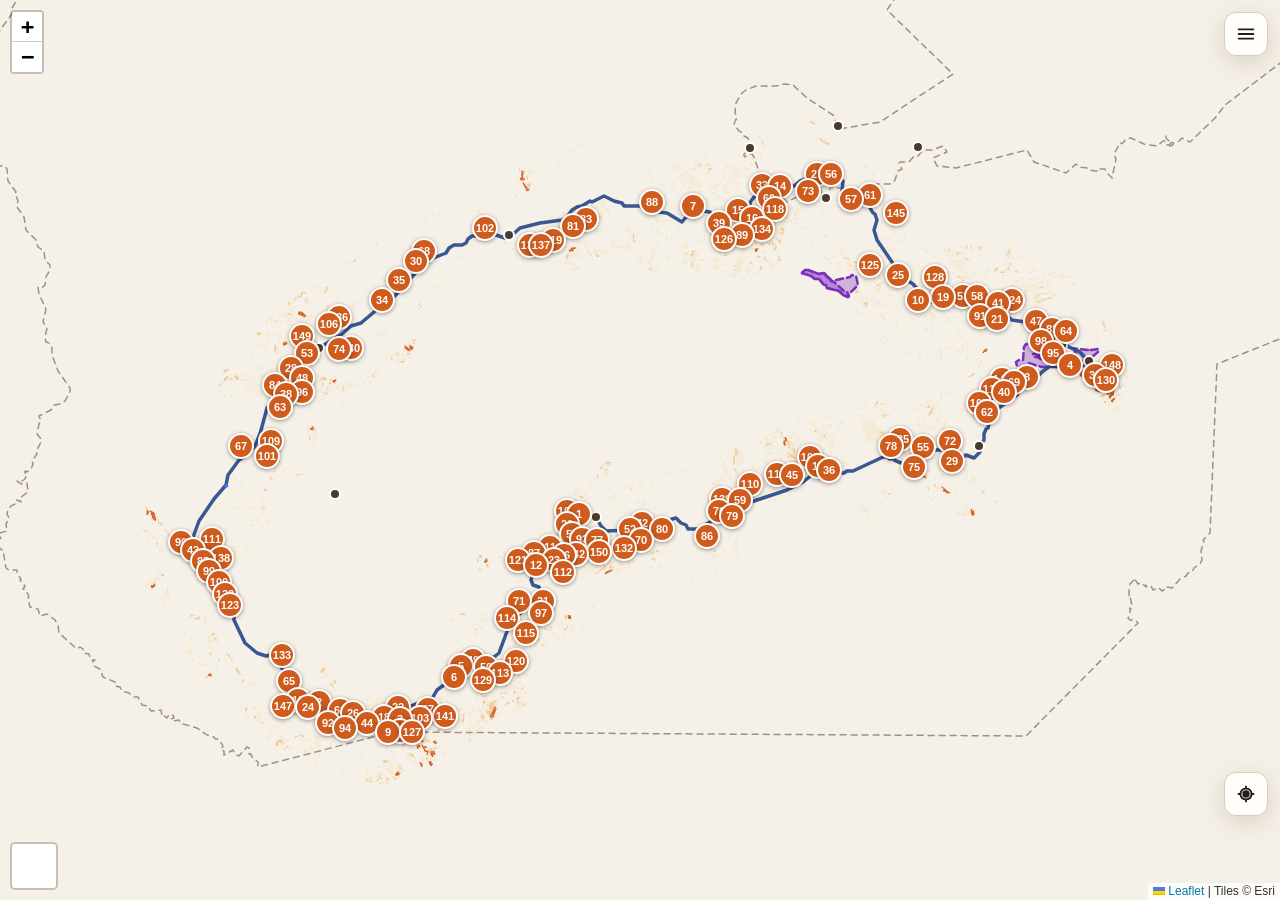
==== morgonsol.html @ 68657cfa "Morgonsol: tent-ground map for the Vålådalen loop New page (morgonsol.html) that scores a 2 km corri" ====
<!DOCTYPE html>
<html lang="sv">
<head>
  <meta charset="utf-8" />
  <meta name="viewport" content="width=device-width, initial-scale=1, maximum-scale=1, viewport-fit=cover" />
  <title>Morgonsol</title>
  <meta name="description" content="Tältmarkskarta för Vålådalen — torr, plan mark och var det är förbjudet att övernatta." />
  <meta name="robots" content="noindex, nofollow, noarchive, nosnippet, noimageindex" />
  <meta name="googlebot" content="noindex, nofollow" />
  <meta name="robots" content="noai, noimageai" />
  <meta name="theme-color" content="#c4611a" media="(prefers-color-scheme: light)" />
  <meta name="theme-color" content="#14110d" media="(prefers-color-scheme: dark)" />
  <link rel="apple-touch-icon" href="icons/icon.svg" />
  <meta name="apple-mobile-web-app-capable" content="yes" />
  <meta name="apple-mobile-web-app-title" content="Morgonsol" />
  <link rel="stylesheet" href="vendor/leaflet.css" />
  <link rel="stylesheet" href="morgonsol.css" />
</head>
<body>
  <div id="map" aria-label="Karta"></div>

  <button class="ctl menu-btn" id="menuBtn" aria-label="Öppna meny" aria-expanded="false">
    <svg viewBox="0 0 24 24" width="22" height="22" aria-hidden="true"><path fill="none" stroke="currentColor" stroke-width="2" stroke-linecap="round" d="M4 7h16M4 12h16M4 17h16"/></svg>
  </button>

  <button class="ctl locate" id="btnLocate" aria-label="Visa min plats" title="Min plats">
    <svg viewBox="0 0 24 24" width="22" height="22" aria-hidden="true"><path fill="currentColor" d="M12 8a4 4 0 100 8 4 4 0 000-8zm9 3h-2.06A7 7 0 0013 5.06V3h-2v2.06A7 7 0 005.06 11H3v2h2.06A7 7 0 0011 18.94V21h2v-2.06A7 7 0 0018.94 13H21v-2zm-9 6a5 5 0 110-10 5 5 0 010 10z"/></svg>
  </button>

  <section class="panel" id="panel" hidden>
    <header class="panel-head">
      <h1>Morgonsol</h1>
      <span class="sub" id="routeSub"></span>
      <button class="panel-close" id="panelClose" aria-label="Stäng">✕</button>
    </header>

    <div class="tabs" role="tablist">
      <button class="tab" id="tabMap" role="tab" aria-selected="true">Lager</button>
      <button class="tab" id="tabSites" role="tab" aria-selected="false">Platser</button>
      <button class="tab" id="tabAbout" role="tab" aria-selected="false">Om</button>
    </div>

    <div class="panel-body" id="paneMap">
      <ul class="legend" id="legend"></ul>
      <div class="filters">
        <div>
          <label for="fOff">Max avstånd från leden: <b id="fOffVal">800</b> m</label>
          <input type="range" id="fOff" min="100" max="2000" step="100" value="800" />
        </div>
      </div>
      <p class="note" id="mapNote"></p>
    </div>

    <div class="panel-body" id="paneSites" hidden>
      <p class="note" style="border:0;padding-top:0;margin-top:0">
        Sorterade efter var de ligger längs leden, så du kan planera nätterna.
      </p>
      <ul class="sites" id="siteList"></ul>
    </div>

    <div class="panel-body" id="paneAbout" hidden>
      <div id="aboutBody"></div>
    </div>
  </section>

  <script src="vendor/leaflet.js"></script>
  <script src="morgonsol.js"></script>
</body>
</html>
---- vendor/leaflet.css ----
/* required styles */

.leaflet-pane,
.leaflet-tile,
.leaflet-marker-icon,
.leaflet-marker-shadow,
.leaflet-tile-container,
.leaflet-pane > svg,
.leaflet-pane > canvas,
.leaflet-zoom-box,
.leaflet-image-layer,
.leaflet-layer {
	position: absolute;
	left: 0;
	top: 0;
	}
.leaflet-container {
	overflow: hidden;
	}
.leaflet-tile,
.leaflet-marker-icon,
.leaflet-marker-shadow {
	-webkit-user-select: none;
	   -moz-user-select: none;
	        user-select: none;
	  -webkit-user-drag: none;
	}
/* Prevents IE11 from highlighting tiles in blue */
.leaflet-tile::selection {
	background: transparent;
}
/* Safari renders non-retina tile on retina better with this, but Chrome is worse */
.leaflet-safari .leaflet-tile {
	image-rendering: -webkit-optimize-contrast;
	}
/* hack that prevents hw layers "stretching" when loading new tiles */
.leaflet-safari .leaflet-tile-container {
	width: 1600px;
	height: 1600px;
	-webkit-transform-origin: 0 0;
	}
.leaflet-marker-icon,
.leaflet-marker-shadow {
	display: block;
	}
/* .leaflet-container svg: reset svg max-width decleration shipped in Joomla! (joomla.org) 3.x */
/* .leaflet-container img: map is broken in FF if you have max-width: 100% on tiles */
.leaflet-container .leaflet-overlay-pane svg {
	max-width: none !important;
	max-height: none !important;
	}
.leaflet-container .leaflet-marker-pane img,
.leaflet-container .leaflet-shadow-pane img,
.leaflet-container .leaflet-tile-pane img,
.leaflet-container img.leaflet-image-layer,
.leaflet-container .leaflet-tile {
	max-width: none !important;
	max-height: none !important;
	width: auto;
	padding: 0;
	}

.leaflet-container img.leaflet-tile {
	/* See: https://bugs.chromium.org/p/chromium/issues/detail?id=600120 */
	mix-blend-mode: plus-lighter;
}

.leaflet-container.leaflet-touch-zoom {
	-ms-touch-action: pan-x pan-y;
	touch-action: pan-x pan-y;
	}
.leaflet-container.leaflet-touch-drag {
	-ms-touch-action: pinch-zoom;
	/* Fallback for FF which doesn't support pinch-zoom */
	touch-action: none;
	touch-action: pinch-zoom;
}
.leaflet-container.leaflet-touch-drag.leaflet-touch-zoom {
	-ms-touch-action: none;
	touch-action: none;
}
.leaflet-container {
	-webkit-tap-highlight-color: transparent;
}
.leaflet-container a {
	-webkit-tap-highlight-color: rgba(51, 181, 229, 0.4);
}
.leaflet-tile {
	filter: inherit;
	visibility: hidden;
	}
.leaflet-tile-loaded {
	visibility: inherit;
	}
.leaflet-zoom-box {
	width: 0;
	height: 0;
	-moz-box-sizing: border-box;
	     box-sizing: border-box;
	z-index: 800;
	}
/* workaround for https://bugzilla.mozilla.org/show_bug.cgi?id=888319 */
.leaflet-overlay-pane svg {
	-moz-user-select: none;
	}

.leaflet-pane         { z-index: 400; }

.leaflet-tile-pane    { z-index: 200; }
.leaflet-overlay-pane { z-index: 400; }
.leaflet-shadow-pane  { z-index: 500; }
.leaflet-marker-pane  { z-index: 600; }
.leaflet-tooltip-pane   { z-index: 650; }
.leaflet-popup-pane   { z-index: 700; }

.leaflet-map-pane canvas { z-index: 100; }
.leaflet-map-pane svg    { z-index: 200; }

.leaflet-vml-shape {
	width: 1px;
	height: 1px;
	}
.lvml {
	behavior: url(#default#VML);
	display: inline-block;
	position: absolute;
	}


/* control positioning */

.leaflet-control {
	position: relative;
	z-index: 800;
	pointer-events: visiblePainted; /* IE 9-10 doesn't have auto */
	pointer-events: auto;
	}
.leaflet-top,
.leaflet-bottom {
	position: absolute;
	z-index: 1000;
	pointer-events: none;
	}
.leaflet-top {
	top: 0;
	}
.leaflet-right {
	right: 0;
	}
.leaflet-bottom {
	bottom: 0;
	}
.leaflet-left {
	left: 0;
	}
.leaflet-control {
	float: left;
	clear: both;
	}
.leaflet-right .leaflet-control {
	float: right;
	}
.leaflet-top .leaflet-control {
	margin-top: 10px;
	}
.leaflet-bottom .leaflet-control {
	margin-bottom: 10px;
	}
.leaflet-left .leaflet-control {
	margin-left: 10px;
	}
.leaflet-right .leaflet-control {
	margin-right: 10px;
	}


/* zoom and fade animations */

.leaflet-fade-anim .leaflet-popup {
	opacity: 0;
	-webkit-transition: opacity 0.2s linear;
	   -moz-transition: opacity 0.2s linear;
	        transition: opacity 0.2s linear;
	}
.leaflet-fade-anim .leaflet-map-pane .leaflet-popup {
	opacity: 1;
	}
.leaflet-zoom-animated {
	-webkit-transform-origin: 0 0;
	    -ms-transform-origin: 0 0;
	        transform-origin: 0 0;
	}
svg.leaflet-zoom-animated {
	will-change: transform;
}

.leaflet-zoom-anim .leaflet-zoom-animated {
	-webkit-transition: -webkit-transform 0.25s cubic-bezier(0,0,0.25,1);
	   -moz-transition:    -moz-transform 0.25s cubic-bezier(0,0,0.25,1);
	        transition:         transform 0.25s cubic-bezier(0,0,0.25,1);
	}
.leaflet-zoom-anim .leaflet-tile,
.leaflet-pan-anim .leaflet-tile {
	-webkit-transition: none;
	   -moz-transition: none;
	        transition: none;
	}

.leaflet-zoom-anim .leaflet-zoom-hide {
	visibility: hidden;
	}


/* cursors */

.leaflet-interactive {
	cursor: pointer;
	}
.leaflet-grab {
	cursor: -webkit-grab;
	cursor:    -moz-grab;
	cursor:         grab;
	}
.leaflet-crosshair,
.leaflet-crosshair .leaflet-interactive {
	cursor: crosshair;
	}
.leaflet-popup-pane,
.leaflet-control {
	cursor: auto;
	}
.leaflet-dragging .leaflet-grab,
.leaflet-dragging .leaflet-grab .leaflet-interactive,
.leaflet-dragging .leaflet-marker-draggable {
	cursor: move;
	cursor: -webkit-grabbing;
	cursor:    -moz-grabbing;
	cursor:         grabbing;
	}

/* marker & overlays interactivity */
.leaflet-marker-icon,
.leaflet-marker-shadow,
.leaflet-image-layer,
.leaflet-pane > svg path,
.leaflet-tile-container {
	pointer-events: none;
	}

.leaflet-marker-icon.leaflet-interactive,
.leaflet-image-layer.leaflet-interactive,
.leaflet-pane > svg path.leaflet-interactive,
svg.leaflet-image-layer.leaflet-interactive path {
	pointer-events: visiblePainted; /* IE 9-10 doesn't have auto */
	pointer-events: auto;
	}

/* visual tweaks */

.leaflet-container {
	background: #ddd;
	outline-offset: 1px;
	}
.leaflet-container a {
	color: #0078A8;
	}
.leaflet-zoom-box {
	border: 2px dotted #38f;
	background: rgba(255,255,255,0.5);
	}


/* general typography */
.leaflet-container {
	font-family: "Helvetica Neue", Arial, Helvetica, sans-serif;
	font-size: 12px;
	font-size: 0.75rem;
	line-height: 1.5;
	}


/* general toolbar styles */

.leaflet-bar {
	box-shadow: 0 1px 5px rgba(0,0,0,0.65);
	border-radius: 4px;
	}
.leaflet-bar a {
	background-color: #fff;
	border-bottom: 1px solid #ccc;
	width: 26px;
	height: 26px;
	line-height: 26px;
	display: block;
	text-align: center;
	text-decoration: none;
	color: black;
	}
.leaflet-bar a,
.leaflet-control-layers-toggle {
	background-position: 50% 50%;
	background-repeat: no-repeat;
	display: block;
	}
.leaflet-bar a:hover,
.leaflet-bar a:focus {
	background-color: #f4f4f4;
	}
.leaflet-bar a:first-child {
	border-top-left-radius: 4px;
	border-top-right-radius: 4px;
	}
.leaflet-bar a:last-child {
	border-bottom-left-radius: 4px;
	border-bottom-right-radius: 4px;
	border-bottom: none;
	}
.leaflet-bar a.leaflet-disabled {
	cursor: default;
	background-color: #f4f4f4;
	color: #bbb;
	}

.leaflet-touch .leaflet-bar a {
	width: 30px;
	height: 30px;
	line-height: 30px;
	}
.leaflet-touch .leaflet-bar a:first-child {
	border-top-left-radius: 2px;
	border-top-right-radius: 2px;
	}
.leaflet-touch .leaflet-bar a:last-child {
	border-bottom-left-radius: 2px;
	border-bottom-right-radius: 2px;
	}

/* zoom control */

.leaflet-control-zoom-in,
.leaflet-control-zoom-out {
	font: bold 18px 'Lucida Console', Monaco, monospace;
	text-indent: 1px;
	}

.leaflet-touch .leaflet-control-zoom-in, .leaflet-touch .leaflet-control-zoom-out  {
	font-size: 22px;
	}


/* layers control */

.leaflet-control-layers {
	box-shadow: 0 1px 5px rgba(0,0,0,0.4);
	background: #fff;
	border-radius: 5px;
	}
.leaflet-control-layers-toggle {
	background-image: url(images/layers.png);
	width: 36px;
	height: 36px;
	}
.leaflet-retina .leaflet-control-layers-toggle {
	background-image: url(images/layers-2x.png);
	background-size: 26px 26px;
	}
.leaflet-touch .leaflet-control-layers-toggle {
	width: 44px;
	height: 44px;
	}
.leaflet-control-layers .leaflet-control-layers-list,
.leaflet-control-layers-expanded .leaflet-control-layers-toggle {
	display: none;
	}
.leaflet-control-layers-expanded .leaflet-control-layers-list {
	display: block;
	position: relative;
	}
.leaflet-control-layers-expanded {
	padding: 6px 10px 6px 6px;
	color: #333;
	background: #fff;
	}
.leaflet-control-layers-scrollbar {
	overflow-y: scroll;
	overflow-x: hidden;
	padding-right: 5px;
	}
.leaflet-control-layers-selector {
	margin-top: 2px;
	position: relative;
	top: 1px;
	}
.leaflet-control-layers label {
	display: block;
	font-size: 13px;
	font-size: 1.08333em;
	}
.leaflet-control-layers-separator {
	height: 0;
	border-top: 1px solid #ddd;
	margin: 5px -10px 5px -6px;
	}

/* Default icon URLs */
.leaflet-default-icon-path { /* used only in path-guessing heuristic, see L.Icon.Default */
	background-image: url(images/marker-icon.png);
	}


/* attribution and scale controls */

.leaflet-container .leaflet-control-attribution {
	background: #fff;
	background: rgba(255, 255, 255, 0.8);
	margin: 0;
	}
.leaflet-control-attribution,
.leaflet-control-scale-line {
	padding: 0 5px;
	color: #333;
	line-height: 1.4;
	}
.leaflet-control-attribution a {
	text-decoration: none;
	}
.leaflet-control-attribution a:hover,
.leaflet-control-attribution a:focus {
	text-decoration: underline;
	}
.leaflet-attribution-flag {
	display: inline !important;
	vertical-align: baseline !important;
	width: 1em;
	height: 0.6669em;
	}
.leaflet-left .leaflet-control-scale {
	margin-left: 5px;
	}
.leaflet-bottom .leaflet-control-scale {
	margin-bottom: 5px;
	}
.leaflet-control-scale-line {
	border: 2px solid #777;
	border-top: none;
	line-height: 1.1;
	padding: 2px 5px 1px;
	white-space: nowrap;
	-moz-box-sizing: border-box;
	     box-sizing: border-box;
	background: rgba(255, 255, 255, 0.8);
	text-shadow: 1px 1px #fff;
	}
.leaflet-control-scale-line:not(:first-child) {
	border-top: 2px solid #777;
	border-bottom: none;
	margin-top: -2px;
	}
.leaflet-control-scale-line:not(:first-child):not(:last-child) {
	border-bottom: 2px solid #777;
	}

.leaflet-touch .leaflet-control-attribution,
.leaflet-touch .leaflet-control-layers,
.leaflet-touch .leaflet-bar {
	box-shadow: none;
	}
.leaflet-touch .leaflet-control-layers,
.leaflet-touch .leaflet-bar {
	border: 2px solid rgba(0,0,0,0.2);
	background-clip: padding-box;
	}


/* popup */

.leaflet-popup {
	position: absolute;
	text-align: center;
	margin-bottom: 20px;
	}
.leaflet-popup-content-wrapper {
	padding: 1px;
	text-align: left;
	border-radius: 12px;
	}
.leaflet-popup-content {
	margin: 13px 24px 13px 20px;
	line-height: 1.3;
	font-size: 13px;
	font-size: 1.08333em;
	min-height: 1px;
	}
.leaflet-popup-content p {
	margin: 17px 0;
	margin: 1.3em 0;
	}
.leaflet-popup-tip-container {
	width: 40px;
	height: 20px;
	position: absolute;
	left: 50%;
	margin-top: -1px;
	margin-left: -20px;
	overflow: hidden;
	pointer-events: none;
	}
.leaflet-popup-tip {
	width: 17px;
	height: 17px;
	padding: 1px;

	margin: -10px auto 0;
	pointer-events: auto;

	-webkit-transform: rotate(45deg);
	   -moz-transform: rotate(45deg);
	    -ms-transform: rotate(45deg);
	        transform: rotate(45deg);
	}
.leaflet-popup-content-wrapper,
.leaflet-popup-tip {
	background: white;
	color: #333;
	box-shadow: 0 3px 14px rgba(0,0,0,0.4);
	}
.leaflet-container a.leaflet-popup-close-button {
	position: absolute;
	top: 0;
	right: 0;
	border: none;
	text-align: center;
	width: 24px;
	height: 24px;
	font: 16px/24px Tahoma, Verdana, sans-serif;
	color: #757575;
	text-decoration: none;
	background: transparent;
	}
.leaflet-container a.leaflet-popup-close-button:hover,
.leaflet-container a.leaflet-popup-close-button:focus {
	color: #585858;
	}
.leaflet-popup-scrolled {
	overflow: auto;
	}

.leaflet-oldie .leaflet-popup-content-wrapper {
	-ms-zoom: 1;
	}
.leaflet-oldie .leaflet-popup-tip {
	width: 24px;
	margin: 0 auto;

	-ms-filter: "progid:DXImageTransform.Microsoft.Matrix(M11=0.70710678, M12=0.70710678, M21=-0.70710678, M22=0.70710678)";
	filter: progid:DXImageTransform.Microsoft.Matrix(M11=0.70710678, M12=0.70710678, M21=-0.70710678, M22=0.70710678);
	}

.leaflet-oldie .leaflet-control-zoom,
.leaflet-oldie .leaflet-control-layers,
.leaflet-oldie .leaflet-popup-content-wrapper,
.leaflet-oldie .leaflet-popup-tip {
	border: 1px solid #999;
	}


/* div icon */

.leaflet-div-icon {
	background: #fff;
	border: 1px solid #666;
	}


/* Tooltip */
/* Base styles for the element that has a tooltip */
.leaflet-tooltip {
	position: absolute;
	padding: 6px;
	background-color: #fff;
	border: 1px solid #fff;
	border-radius: 3px;
	color: #222;
	white-space: nowrap;
	-webkit-user-select: none;
	-moz-user-select: none;
	-ms-user-select: none;
	user-select: none;
	pointer-events: none;
	box-shadow: 0 1px 3px rgba(0,0,0,0.4);
	}
.leaflet-tooltip.leaflet-interactive {
	cursor: pointer;
	pointer-events: auto;
	}
.leaflet-tooltip-top:before,
.leaflet-tooltip-bottom:before,
.leaflet-tooltip-left:before,
.leaflet-tooltip-right:before {
	position: absolute;
	pointer-events: none;
	border: 6px solid transparent;
	background: transparent;
	content: "";
	}

/* Directions */

.leaflet-tooltip-bottom {
	margin-top: 6px;
}
.leaflet-tooltip-top {
	margin-top: -6px;
}
.leaflet-tooltip-bottom:before,
.leaflet-tooltip-top:before {
	left: 50%;
	margin-left: -6px;
	}
.leaflet-tooltip-top:before {
	bottom: 0;
	margin-bottom: -12px;
	border-top-color: #fff;
	}
.leaflet-tooltip-bottom:before {
	top: 0;
	margin-top: -12px;
	margin-left: -6px;
	border-bottom-color: #fff;
	}
.leaflet-tooltip-left {
	margin-left: -6px;
}
.leaflet-tooltip-right {
	margin-left: 6px;
}
.leaflet-tooltip-left:before,
.leaflet-tooltip-right:before {
	top: 50%;
	margin-top: -6px;
	}
.leaflet-tooltip-left:before {
	right: 0;
	margin-right: -12px;
	border-left-color: #fff;
	}
.leaflet-tooltip-right:before {
	left: 0;
	margin-left: -12px;
	border-right-color: #fff;
	}

/* Printing */

@media print {
	/* Prevent printers from removing background-images of controls. */
	.leaflet-control {
		-webkit-print-color-adjust: exact;
		print-color-adjust: exact;
		}
	}
---- morgonsol.css ----
/* Morgonsol — tältmarkskarta. Sunrise palette: sand -> amber -> ember. */
:root {
  --bg: #f6f1e8;
  --surface: #fffdf9;
  --surface-2: #f0e8db;
  --ink: #241d15;
  --ink-soft: #6b5d4c;
  --line: #d9cdb9;
  --accent: #c4611a;
  --accent-ink: #fff;
  --band1: #f2d9a0;
  --band2: #e8a24a;
  --band3: #cf5b1c;
  --ban: #7b2fbe;
  --route: #2f4f8f;
  --shadow: 0 6px 24px rgba(60, 40, 15, .16);
}
@media (prefers-color-scheme: dark) {
  :root {
    --bg: #14110d;
    --surface: #1e1a15;
    --surface-2: #2a241c;
    --ink: #f2ece2;
    --ink-soft: #a99781;
    --line: #3a3227;
    --accent: #e8873c;
    --accent-ink: #1a1209;
    --band1: #7a6434;
    --band2: #c9822f;
    --band3: #e2601d;
    --ban: #b57bf0;
    --route: #7ea2e8;
    --shadow: 0 6px 24px rgba(0, 0, 0, .5);
  }
}

* { box-sizing: border-box; }
html, body { height: 100%; margin: 0; }
body {
  font: 15px/1.45 -apple-system, BlinkMacSystemFont, "Segoe UI", Roboto, sans-serif;
  color: var(--ink);
  background: var(--bg);
  -webkit-text-size-adjust: 100%;
}
#map { position: absolute; inset: 0; background: var(--bg); }

/* ---------------------------------------------------------------- controls */
.ctl {
  position: absolute; z-index: 900;
  width: 44px; height: 44px; border-radius: 12px;
  border: 1px solid var(--line);
  background: var(--surface); color: var(--ink);
  box-shadow: var(--shadow);
  display: grid; place-items: center; cursor: pointer;
}
.ctl:active { transform: scale(.96); }
.menu-btn { top: calc(12px + env(safe-area-inset-top)); right: 12px; }
.locate { bottom: calc(84px + env(safe-area-inset-bottom)); right: 12px; }

/* ------------------------------------------------------------------ panel */
.panel {
  position: absolute; z-index: 950;
  top: calc(12px + env(safe-area-inset-top));
  right: 12px; width: min(360px, calc(100vw - 24px));
  max-height: calc(100vh - 24px - env(safe-area-inset-top));
  background: var(--surface); border: 1px solid var(--line);
  border-radius: 16px; box-shadow: var(--shadow);
  display: flex; flex-direction: column; overflow: hidden;
  transform-origin: top right;
}
.panel[hidden] { display: none; }
.panel-head {
  display: flex; align-items: baseline; gap: 8px;
  padding: 14px 14px 8px;
}
.panel-head h1 { font-size: 18px; margin: 0; letter-spacing: -.01em; }
.panel-head .sub { font-size: 12px; color: var(--ink-soft); margin-left: auto; }
.panel-close {
  margin-left: 6px; border: 0; background: none; color: var(--ink-soft);
  font-size: 18px; cursor: pointer; line-height: 1;
}
.panel-body { overflow: auto; padding: 0 14px 14px; }

.tabs { display: flex; gap: 4px; padding: 0 14px 10px; }
.tab {
  flex: 1; padding: 7px 6px; font-size: 13px; font-weight: 600;
  border: 1px solid var(--line); background: var(--surface-2);
  color: var(--ink-soft); border-radius: 9px; cursor: pointer;
}
.tab[aria-selected="true"] { background: var(--accent); color: var(--accent-ink); border-color: var(--accent); }

.legend { list-style: none; margin: 0 0 12px; padding: 0; }
.legend li {
  display: flex; align-items: center; gap: 9px;
  padding: 5px 0; font-size: 13px; cursor: pointer;
}
.legend .sw { width: 22px; height: 13px; border-radius: 3px; border: 1px solid rgba(0,0,0,.18); flex: none; }
.legend .lbl { flex: 1; }
.legend .n { color: var(--ink-soft); font-variant-numeric: tabular-nums; font-size: 12px; }
.legend li.off { opacity: .4; }

.note {
  font-size: 12px; line-height: 1.5; color: var(--ink-soft);
  border-top: 1px solid var(--line); padding-top: 10px; margin: 10px 0 0;
}
.note b { color: var(--ink); }
.warn {
  font-size: 12px; line-height: 1.5;
  background: color-mix(in srgb, var(--ban) 12%, transparent);
  border: 1px solid color-mix(in srgb, var(--ban) 35%, transparent);
  color: var(--ink); border-radius: 9px; padding: 9px 10px; margin: 10px 0 0;
}

/* ------------------------------------------------------------- site list */
.sites { list-style: none; margin: 0; padding: 0; }
.site {
  display: flex; gap: 10px; align-items: flex-start;
  padding: 9px 0; border-bottom: 1px solid var(--line); cursor: pointer;
}
.site:last-child { border-bottom: 0; }
.site .rank {
  flex: none; width: 26px; height: 26px; border-radius: 8px;
  display: grid; place-items: center; font-size: 12px; font-weight: 700;
  background: var(--band2); color: #1a1209;
}
.site.b3 .rank { background: var(--band3); color: #fff; }
.site .meta { flex: 1; min-width: 0; }
.site .hd { font-size: 13px; font-weight: 600; }
.site .sm { font-size: 12px; color: var(--ink-soft); }

/* ------------------------------------------------------------------ popup */
.leaflet-popup-content { margin: 11px 13px; font-size: 13px; }
.pop h3 { margin: 0 0 5px; font-size: 14px; }
.pop dl { display: grid; grid-template-columns: auto 1fr; gap: 2px 10px; margin: 6px 0 0; }
.pop dt { color: var(--ink-soft); font-size: 12px; }
.pop dd { margin: 0; font-size: 12px; font-variant-numeric: tabular-nums; }
.pop .why { margin: 6px 0 0; font-size: 12px; color: var(--ink-soft); }

.filters { display: grid; gap: 9px; margin-bottom: 12px; }
.filters label { font-size: 12px; color: var(--ink-soft); display: block; margin-bottom: 3px; }
.filters input[type="range"] { width: 100%; accent-color: var(--accent); }
.gps-dot {
  width: 14px; height: 14px; border-radius: 50%;
  background: #1e73e8; border: 2.5px solid #fff;
  box-shadow: 0 0 0 2px rgba(30,115,232,.35);
}
.pin { display: grid; place-items: center; font-size: 11px; font-weight: 700;
  border-radius: 50%; border: 2px solid #fff; box-shadow: 0 1px 4px rgba(0,0,0,.4); color: #fff; }
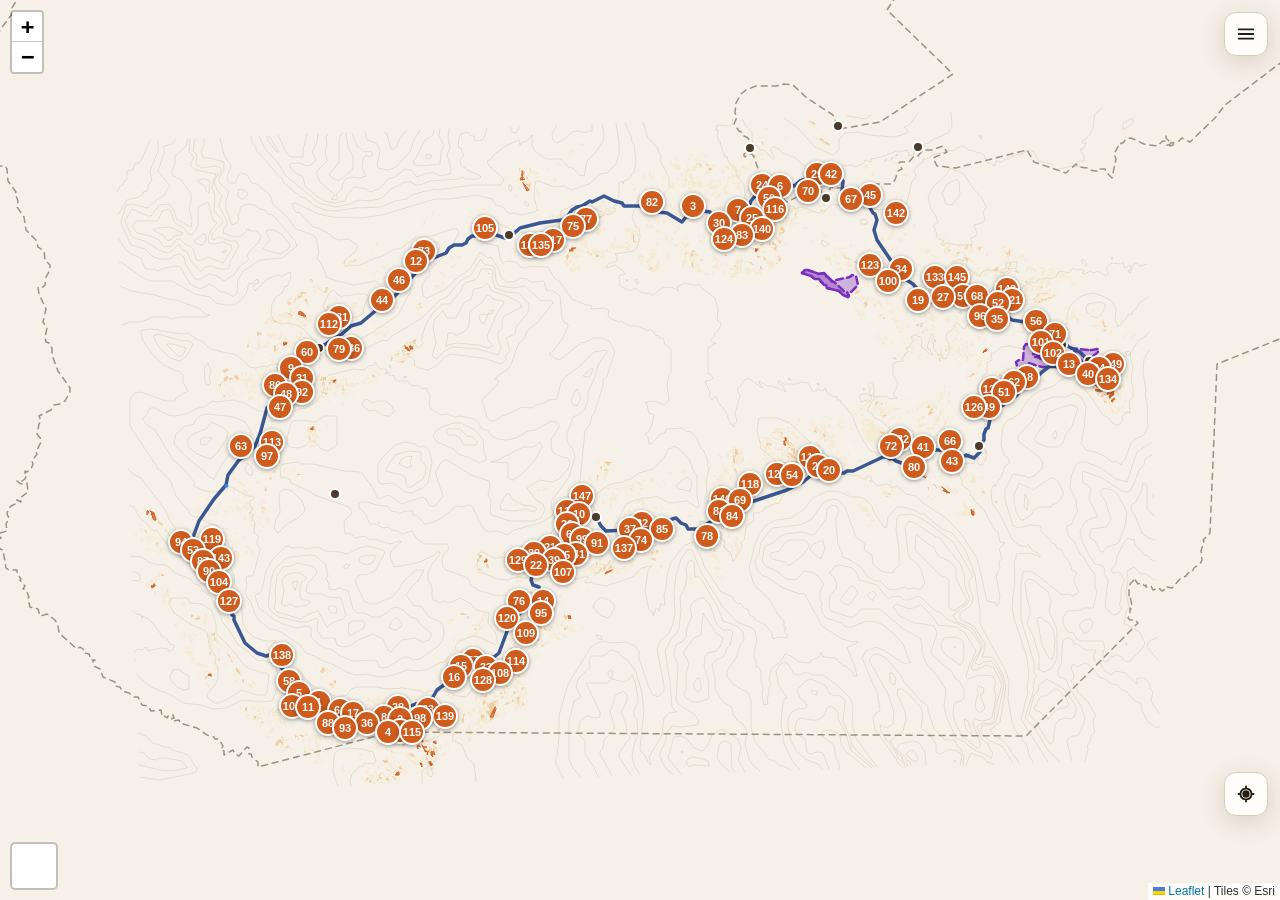
==== commit 0b889ddc: "Morgonsol: historic weather — is the ground wetter than usual right now? The tent-ground score is st" ====
--- a/morgonsol.html
+++ b/morgonsol.html
@@ -41,6 +41,7 @@
     </div>
 
     <div class="panel-body" id="paneMap">
+      <div class="wx" id="wx" hidden></div>
       <ul class="legend" id="legend"></ul>
       <div class="filters">
         <div>
--- a/morgonsol.css
+++ b/morgonsol.css
@@ -146,3 +146,38 @@
 }
 .pin { display: grid; place-items: center; font-size: 11px; font-weight: 700;
   border-radius: 50%; border: 2px solid #fff; box-shadow: 0 1px 4px rgba(0,0,0,.4); color: #fff; }
+
+/* Contour elevation labels: readable over both the topo and satellite basemaps,
+   so they carry their own halo rather than relying on the ground behind them. */
+.ctr-lbl {
+  font: 500 9px/1 -apple-system, BlinkMacSystemFont, "Segoe UI", Roboto, sans-serif;
+  color: #8a6f4d;
+  text-shadow: 0 0 2px #fff, 0 0 2px #fff;
+  white-space: nowrap;
+}
+@media (prefers-color-scheme: dark) {
+  .ctr-lbl { color: #b39a75; text-shadow: 0 0 2px #14110d, 0 0 2px #14110d; }
+}
+
+/* ------------------------------------------------------------------ weather */
+.wx { margin: 0 0 12px; }
+.wx-head { display: flex; align-items: center; gap: 8px; margin-bottom: 6px; }
+.wx-chip {
+  font-size: 11px; font-weight: 700; padding: 3px 8px; border-radius: 999px;
+  background: var(--surface-2); color: var(--ink); border: 1px solid var(--line);
+}
+.wx-chip.wet  { background: #cfe0ee; color: #1c3a52; border-color: #a9c6dc; }
+.wx-chip.norm { background: #e6e0d2; color: #4a4030; border-color: #cfc4ae; }
+.wx-chip.dry  { background: #f3ddb6; color: #6a4a17; border-color: #ddc496; }
+.wx-obs { font-size: 11px; color: var(--ink-soft); margin-left: auto; }
+.wx-advice { font-size: 12px; line-height: 1.5; color: var(--ink); margin: 0 0 8px; }
+.wx-days { display: flex; gap: 4px; }
+.wx-day {
+  flex: 1; min-width: 0; text-align: center; padding: 5px 2px;
+  background: var(--surface-2); border: 1px solid var(--line); border-radius: 8px;
+}
+.wx-day .d { font-size: 10px; color: var(--ink-soft); text-transform: capitalize; }
+.wx-day .t { font-size: 12px; font-weight: 600; font-variant-numeric: tabular-nums; }
+.wx-day .r { font-size: 10px; color: var(--ink-soft); font-variant-numeric: tabular-nums; }
+.wx-day.rain { background: color-mix(in srgb, #6f8fa6 18%, var(--surface-2)); }
+.wx-src { font-size: 11px; color: var(--ink-soft); margin: 7px 0 0; }
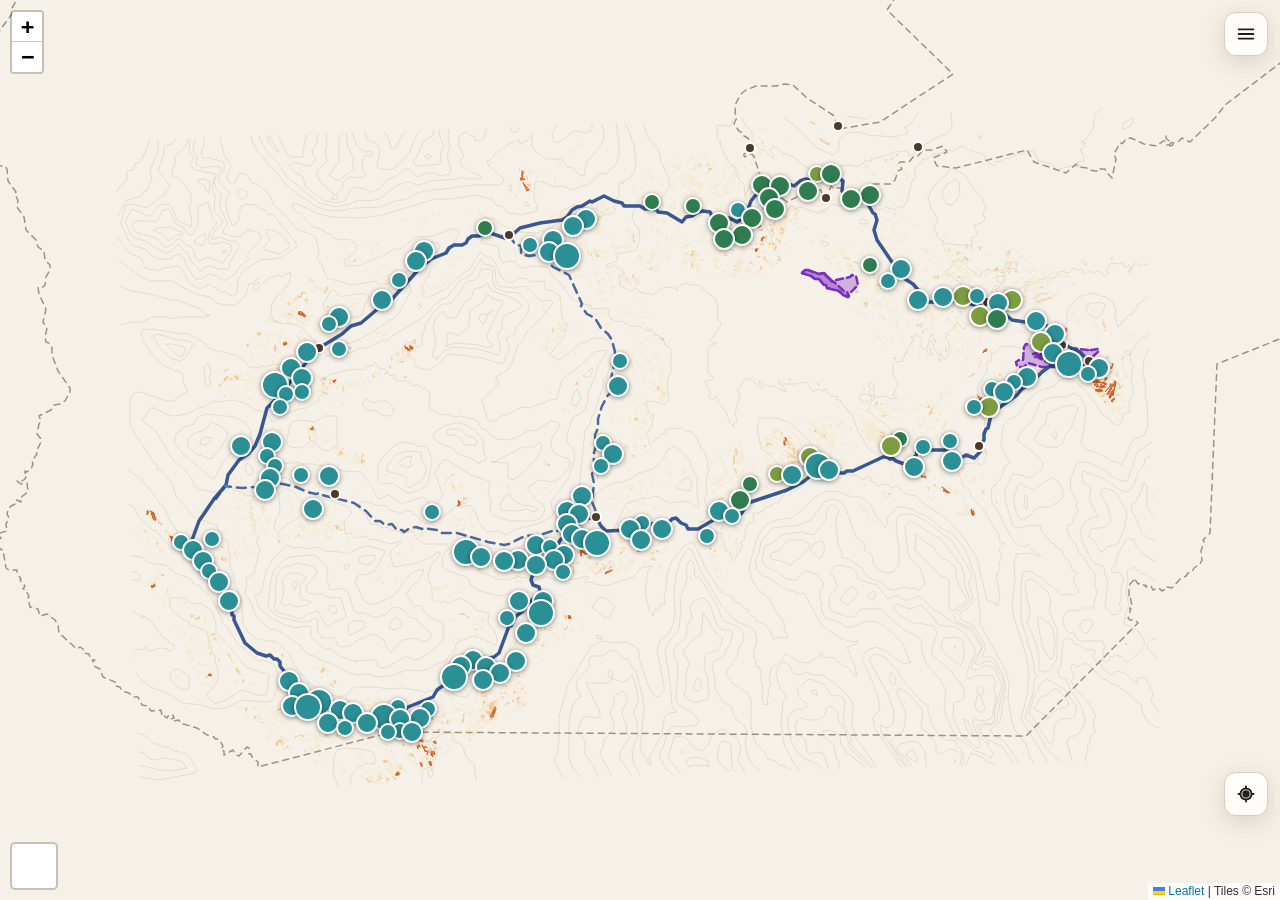
==== commit b6b6964e: "Morgonsol: classify tent spots by character, not by rank number Numbering 150 pins 1..150 was the wr" ====
--- a/morgonsol.html
+++ b/morgonsol.html
@@ -43,6 +43,7 @@
     <div class="panel-body" id="paneMap">
       <div class="wx" id="wx" hidden></div>
       <ul class="legend" id="legend"></ul>
+      <div class="pin-key" id="pinKey"></div>
       <div class="filters">
         <div>
           <label for="fOff">Max avstånd från leden: <b id="fOffVal">800</b> m</label>
--- a/morgonsol.css
+++ b/morgonsol.css
@@ -181,3 +181,32 @@
 .wx-day .r { font-size: 10px; color: var(--ink-soft); font-variant-numeric: tabular-nums; }
 .wx-day.rain { background: color-mix(in srgb, #6f8fa6 18%, var(--surface-2)); }
 .wx-src { font-size: 11px; color: var(--ink-soft); margin: 7px 0 0; }
+
+/* Toast — GPS status and errors. Without this every geolocation failure was
+   silent and the button just looked broken. */
+.toast {
+  position: absolute; z-index: 1200;
+  left: 50%; transform: translateX(-50%);
+  bottom: calc(24px + env(safe-area-inset-bottom));
+  max-width: min(420px, calc(100vw - 32px));
+  padding: 10px 14px; border-radius: 12px;
+  background: var(--surface); color: var(--ink);
+  border: 1px solid var(--line); box-shadow: var(--shadow);
+  font-size: 13px; line-height: 1.45; text-align: center;
+}
+.toast[hidden] { display: none; }
+
+.site .sm.alt { color: var(--accent); font-weight: 600; }
+
+/* Site pins: colour = character (shelter), size = how much room there is. */
+.pin { border-radius: 50%; border: 2.5px solid #fff; box-shadow: 0 1px 5px rgba(0,0,0,.45); }
+.pop-dot { display: inline-block; width: 10px; height: 10px; border-radius: 50%;
+  margin-right: 6px; border: 1.5px solid #fff; box-shadow: 0 0 0 1px rgba(0,0,0,.2); }
+
+/* Key for the pin colours — they encode character, so they need their own
+   explanation rather than sharing the layer-toggle list. */
+.pin-key { margin: 0 0 12px; padding-top: 10px; border-top: 1px solid var(--line); }
+.pin-key-head { font-size: 12px; line-height: 1.5; color: var(--ink-soft); margin-bottom: 6px; }
+.pin-key-head b { color: var(--ink); }
+.pin-key .legend li { cursor: default; }
+.pin-hint { display: block; font-size: 11px; color: var(--ink-soft); }
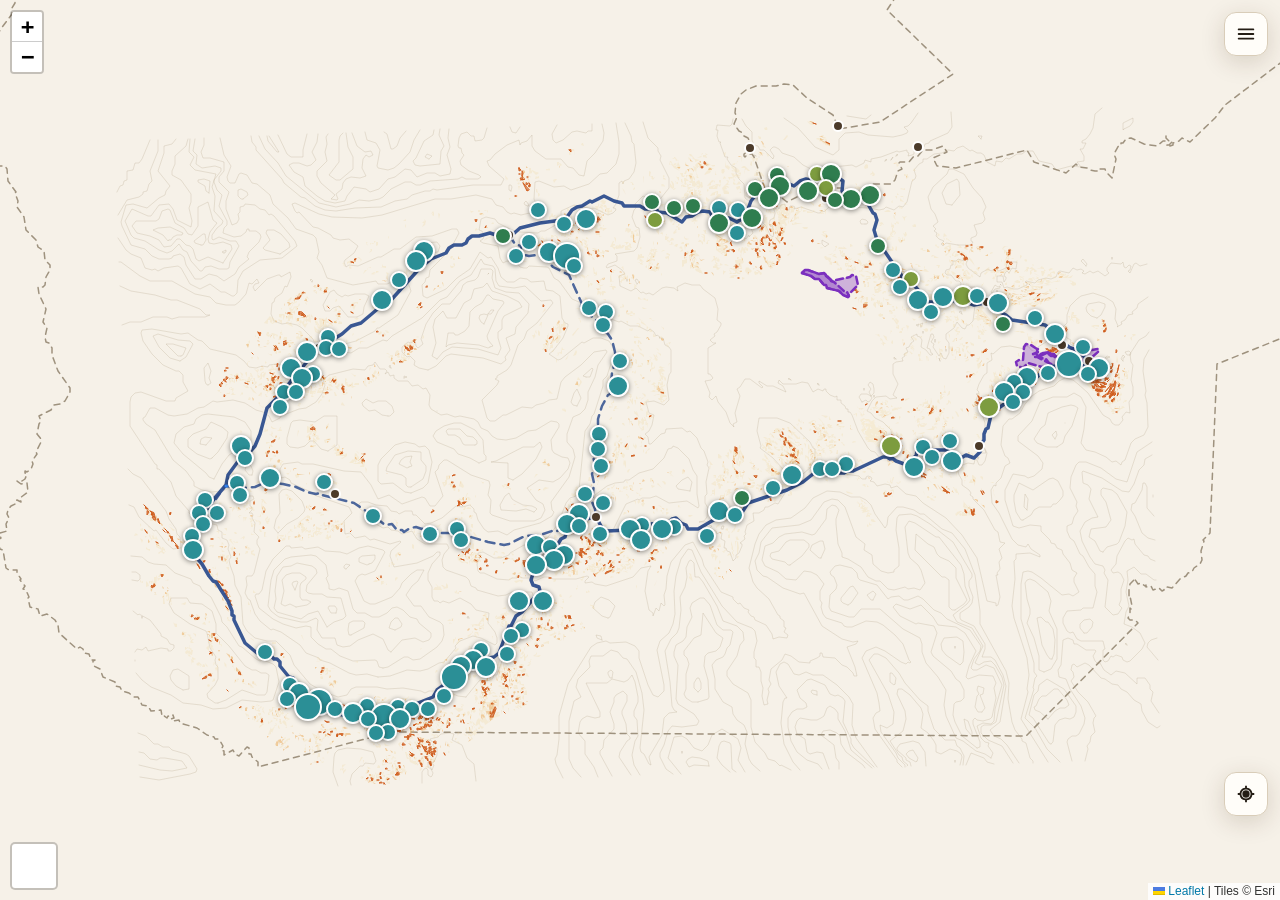
==== commit 4521f7d4: "Morgonsol: fix good ground being demoted by a map-drawing threshold Olle spotted a pin sitting on "m" ====
--- a/morgonsol.html
+++ b/morgonsol.html
@@ -14,7 +14,7 @@
   <meta name="apple-mobile-web-app-capable" content="yes" />
   <meta name="apple-mobile-web-app-title" content="Morgonsol" />
   <link rel="stylesheet" href="vendor/leaflet.css" />
-  <link rel="stylesheet" href="morgonsol.css" />
+  <link rel="stylesheet" href="morgonsol.css?v=42" />
 </head>
 <body>
   <div id="map" aria-label="Karta"></div>
@@ -66,6 +66,6 @@
   </section>
 
   <script src="vendor/leaflet.js"></script>
-  <script src="morgonsol.js"></script>
+  <script src="morgonsol.js?v=42"></script>
 </body>
 </html>
--- a/morgonsol.css
+++ b/morgonsol.css
@@ -210,3 +210,8 @@
 .pin-key-head b { color: var(--ink); }
 .pin-key .legend li { cursor: default; }
 .pin-hint { display: block; font-size: 11px; color: var(--ink-soft); }
+
+.pop .note-inline {
+  background: var(--surface-2); border: 1px solid var(--line);
+  border-radius: 8px; padding: 7px 9px; margin-top: 7px;
+}
